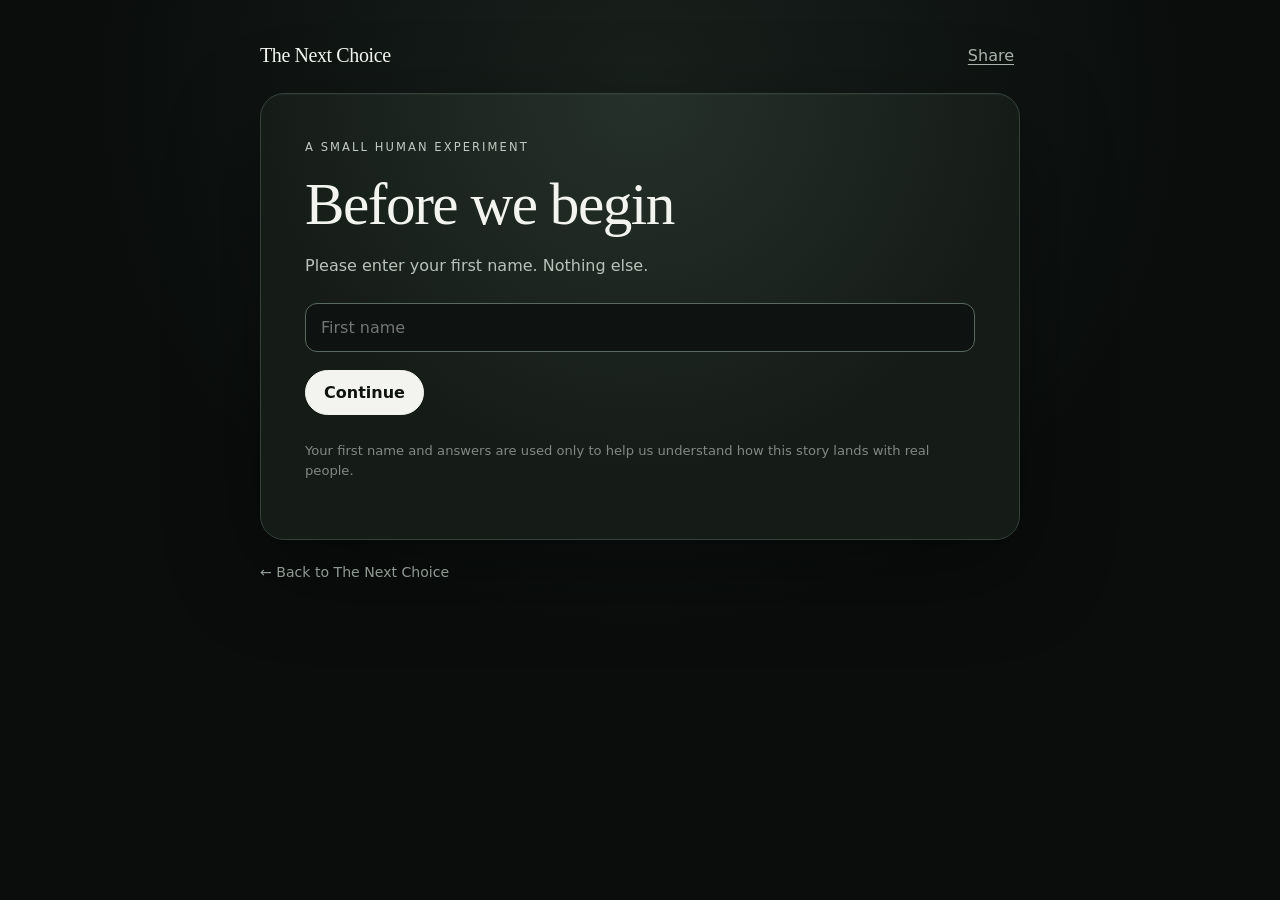
==== human-trial/index.html @ 24f43b56 "Move Human Trial into The Next Choice site" ====
<!doctype html>
<html lang="en">
<head>
  <meta charset="utf-8" />
  <meta name="viewport" content="width=device-width, initial-scale=1" />
  <meta name="robots" content="noindex,nofollow,noarchive,nosnippet" />
  <title>Human Trial — The Next Choice</title>
  <meta name="description" content="Listen to a short story from The Next Choice and tell us what you heard." />
  <style>
    :root{color-scheme:dark;--bg:#0a0d0c;--panel:#151c18;--text:#f3f4ef;--muted:#aab3ac;--line:#344039;--accent:#d9e7d8;--danger:#ffb4ab}
    *{box-sizing:border-box}
    body{margin:0;min-height:100vh;font-family:Inter,ui-sans-serif,system-ui,-apple-system,BlinkMacSystemFont,"Segoe UI",sans-serif;background:radial-gradient(circle at 50% 10%,rgba(111,150,126,.14),transparent 34rem),var(--bg);color:var(--text)}
    main{width:min(760px,calc(100% - 40px));margin:0 auto;padding:44px 0 64px}
    .top{display:flex;align-items:center;gap:14px;margin-bottom:26px}
    .brand{font-family:Georgia,"Times New Roman",serif;font-size:1.25rem;letter-spacing:-.02em}
    .spacer{flex:1}
    .share{appearance:none;border:0;background:none;color:var(--muted);font:inherit;text-decoration:underline;text-underline-offset:3px;cursor:pointer}
    .status{font-size:.8rem;color:var(--muted)}
    .card{padding:clamp(26px,5vw,44px);background:radial-gradient(circle at 50% 0%,rgba(161,196,173,.12),transparent 24rem),var(--panel);border:1px solid var(--line);border-radius:24px;box-shadow:0 28px 90px rgba(0,0,0,.36),inset 0 1px 0 rgba(255,255,255,.035)}
    .eyebrow,.muted{color:#c0cac3}.eyebrow{margin:0 0 16px;font-size:.72rem;letter-spacing:.18em;text-transform:uppercase}
    .step{display:none}.step.active{display:block}
    h1,h2{font-family:Georgia,"Times New Roman",serif;font-weight:400;letter-spacing:-.025em}
    h1{font-size:clamp(2.15rem,7vw,3.7rem);line-height:1.02;margin:0 0 18px}h2{font-size:clamp(1.65rem,5vw,2.35rem);line-height:1.15;margin:0 0 18px}
    p{color:#b8c2bb;line-height:1.7}strong{color:var(--text)}
    .input,.answer{width:100%;margin-top:8px;padding:14px 15px;border:1px solid #5a695f;border-radius:12px;background:#0e1311;color:var(--text);font:inherit;outline:none}.input:focus,.answer:focus{border-color:var(--accent);box-shadow:0 0 0 3px rgba(217,231,216,.09)}.answer{min-height:145px;resize:vertical}
    .btn{display:inline-block;margin-top:18px;appearance:none;border:1px solid #5a695f;border-radius:999px;padding:12px 18px;font:inherit;font-weight:650;cursor:pointer;text-decoration:none;transition:transform .15s ease,background .15s ease}.btn:hover{transform:translateY(-1px)}.primary{background:var(--text);color:#101410;border-color:var(--text)}.secondary{background:rgba(255,255,255,.025);color:var(--text);margin-right:8px}.secondary:hover{background:#1c2520}
    .audio{width:100%;margin:20px 0 8px;accent-color:#d9e7d8}
    .error{display:none;color:var(--danger);margin-top:9px}
    .progress{height:5px;background:#26302b;border-radius:999px;overflow:hidden;margin:4px 0 30px}.progress span{display:block;height:100%;width:20%;background:var(--accent);transition:width .2s ease}
    .fine{margin-top:26px;font-size:.82rem;color:#7f8982;line-height:1.55}
    .back{display:inline-block;margin-top:24px;color:#8f9a93;text-decoration:none;font-size:.88rem}.back:hover{color:var(--text)}
    @media(max-width:520px){main{width:min(100% - 26px,760px);padding-top:30px}.card{border-radius:20px;padding:28px 20px}.top{margin-bottom:18px}}
  </style>
</head>
<body>
<main>
  <div class="top"><div class="brand">The Next Choice</div><div class="spacer"></div><span id="shareStatus" class="status"></span><button class="share" type="button" onclick="shareTrial()">Share</button></div>
  <div class="card">
    <section id="nameStep" class="step active">
      <p class="eyebrow">A small human experiment</p>
      <h1>Before we begin</h1>
      <p>Please enter your first name. Nothing else.</p>
      <input id="firstName" class="input" type="text" autocomplete="given-name" maxlength="40" placeholder="First name" aria-label="First name" />
      <div id="nameError" class="error">Please enter your first name.</div>
      <button class="btn primary" type="button" onclick="startTrial()">Continue</button>
      <p class="fine">Your first name and answers are used only to help us understand how this story lands with real people.</p>
    </section>

    <section id="listenStep" class="step">
      <p class="eyebrow">Listen first</p>
      <h1 id="hello">Thanks.</h1>
      <p>You’re helping us test whether a story communicates clearly.</p>
      <p><strong>Please listen from beginning to end without skipping ahead.</strong> There’s nothing you need to study or remember, and there are no right or wrong reactions.</p>
      <p>When the audio ends, you may replay it <strong>one time</strong> if you’d like. After that, we’ll ask you <strong>five short questions</strong> about what you heard.</p>
      <p><strong>Ready? Press Play.</strong></p>
      <audio id="storyAudio" class="audio" controls preload="metadata"><source src="https://hbexperts.com/next-choice-listen-7f3a/The_Next_Choice_Human_Trials_Prototype_C.mp3" type="audio/mpeg" /></audio>
      <div id="audioError" class="error">The audio could not be loaded. Please refresh and try again.</div>
      <div id="afterListen" style="display:none">
        <h2>Want to hear it once more?</h2>
        <p>You can replay the story one time, or continue to the questions.</p>
        <button id="replayBtn" class="btn secondary" type="button" onclick="replayOnce()">Replay once</button>
        <button class="btn primary" type="button" onclick="beginQuestions()">Continue to the questions</button>
      </div>
    </section>

    <form id="trialForm" class="step" action="https://formsubmit.co/gadjetfreekdriver@gmail.com" method="POST">
      <input type="hidden" name="_subject" value="The Next Choice - Human Trial" />
      <input type="hidden" name="_captcha" value="false" />
      <input type="hidden" name="_template" value="table" />
      <input type="hidden" name="_next" value="https://gadjetfreek.github.io/THENEXTCHOICE-SITE/human-trial/thanks/" />
      <input type="hidden" name="first_name" id="submittedName" />
      <input type="hidden" name="listens" id="listenCount" value="1" />
      <div class="progress" aria-hidden="true"><span id="trialProgress"></span></div>

      <section class="q step active" data-q="1"><p class="muted">Question 1 of 5</p><h2>What happened in the story?</h2><textarea class="answer" name="q1_story" required></textarea><button type="button" class="btn primary" onclick="nextQ(1)">Continue</button></section>
      <section class="q step" data-q="2"><p class="muted">Question 2 of 5</p><h2>How did technology help people?</h2><textarea class="answer" name="q2_technology" required></textarea><button type="button" class="btn primary" onclick="nextQ(2)">Continue</button></section>
      <section class="q step" data-q="3"><p class="muted">Question 3 of 5</p><h2>Why did the older person plant the tree if they might never see it grow big?</h2><textarea class="answer" name="q3_tree" required></textarea><button type="button" class="btn primary" onclick="nextQ(3)">Continue</button></section>
      <section class="q step" data-q="4"><p class="muted">Question 4 of 5</p><h2>What was different about life in the future?</h2><textarea class="answer" name="q4_future" required></textarea><button type="button" class="btn primary" onclick="nextQ(4)">Continue</button></section>
      <section class="q step" data-q="5"><p class="muted">Question 5 of 5</p><h2>What do you think “the next choice” means?</h2><textarea class="answer" name="q5_next_choice" required></textarea><button type="submit" class="btn primary">Submit answers</button></section>
    </form>
  </div>
  <a class="back" href="../">← Back to The Next Choice</a>
</main>
<script>
let listens=0,replayUsed=false;const audio=document.getElementById('storyAudio');
function show(id){document.querySelectorAll('.card>.step').forEach(x=>x.classList.remove('active'));document.getElementById(id).classList.add('active')}
function startTrial(){const n=document.getElementById('firstName').value.trim();if(!n){document.getElementById('nameError').style.display='block';document.getElementById('firstName').focus();return}document.getElementById('nameError').style.display='none';document.getElementById('hello').textContent='Thanks, '+n+'.';document.getElementById('submittedName').value=n;show('listenStep');audio.load()}
audio.addEventListener('error',()=>document.getElementById('audioError').style.display='block');audio.addEventListener('canplay',()=>document.getElementById('audioError').style.display='none');audio.addEventListener('ended',()=>{listens++;document.getElementById('listenCount').value=listens;document.getElementById('afterListen').style.display='block';if(replayUsed)document.getElementById('replayBtn').style.display='none'});
function replayOnce(){if(replayUsed)return;replayUsed=true;document.getElementById('afterListen').style.display='none';audio.currentTime=0;audio.play()}
function beginQuestions(){audio.pause();show('trialForm');setProgress(1)}
function setProgress(q){document.getElementById('trialProgress').style.width=(q/5*100)+'%'}
function nextQ(q){const cur=document.querySelector('.q[data-q="'+q+'"]'),a=cur.querySelector('textarea');if(!a.value.trim()){a.focus();return}cur.classList.remove('active');const next=document.querySelector('.q[data-q="'+(q+1)+'"]');if(next){next.classList.add('active');setProgress(q+1);next.querySelector('textarea').focus()}}
async function shareTrial(){const data={title:'The Next Choice',text:'Would you listen to this story and answer five short questions?',url:location.href};try{if(navigator.share){await navigator.share(data)}else{await navigator.clipboard.writeText(location.href);const s=document.getElementById('shareStatus');s.textContent='Link copied';setTimeout(()=>s.textContent='',1600)}}catch(e){}}
</script>
</body>
</html>
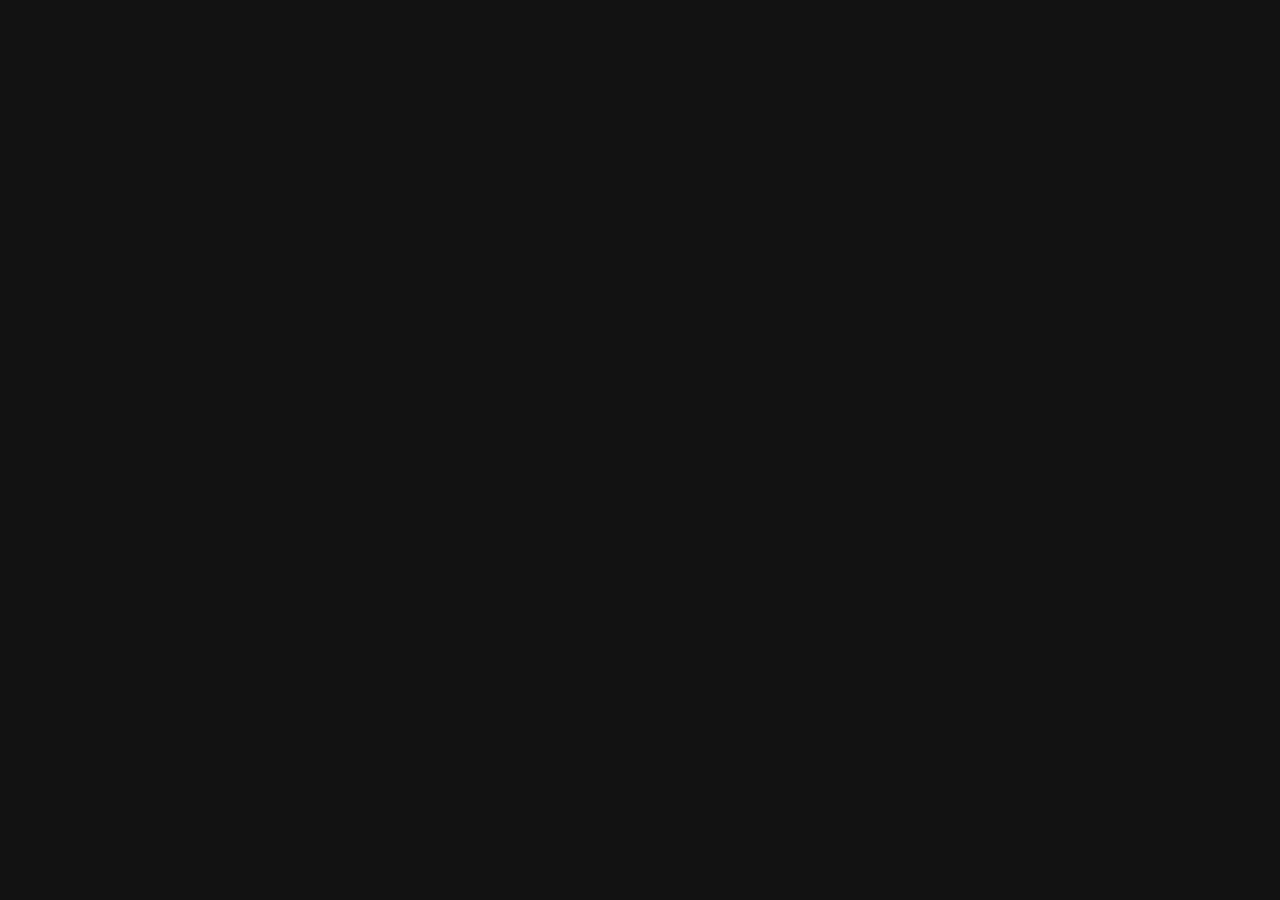
==== commit f9c1374d: "Update Human Trial for choice-centered narration" ====
--- a/human-trial/index.html
+++ b/human-trial/index.html
@@ -7,90 +7,4 @@
   <title>Human Trial — The Next Choice</title>
   <meta name="description" content="Listen to a short story from The Next Choice and tell us what you heard." />
   <style>
-    :root{color-scheme:dark;--bg:#0a0d0c;--panel:#151c18;--text:#f3f4ef;--muted:#aab3ac;--line:#344039;--accent:#d9e7d8;--danger:#ffb4ab}
-    *{box-sizing:border-box}
-    body{margin:0;min-height:100vh;font-family:Inter,ui-sans-serif,system-ui,-apple-system,BlinkMacSystemFont,"Segoe UI",sans-serif;background:radial-gradient(circle at 50% 10%,rgba(111,150,126,.14),transparent 34rem),var(--bg);color:var(--text)}
-    main{width:min(760px,calc(100% - 40px));margin:0 auto;padding:44px 0 64px}
-    .top{display:flex;align-items:center;gap:14px;margin-bottom:26px}
-    .brand{font-family:Georgia,"Times New Roman",serif;font-size:1.25rem;letter-spacing:-.02em}
-    .spacer{flex:1}
-    .share{appearance:none;border:0;background:none;color:var(--muted);font:inherit;text-decoration:underline;text-underline-offset:3px;cursor:pointer}
-    .status{font-size:.8rem;color:var(--muted)}
-    .card{padding:clamp(26px,5vw,44px);background:radial-gradient(circle at 50% 0%,rgba(161,196,173,.12),transparent 24rem),var(--panel);border:1px solid var(--line);border-radius:24px;box-shadow:0 28px 90px rgba(0,0,0,.36),inset 0 1px 0 rgba(255,255,255,.035)}
-    .eyebrow,.muted{color:#c0cac3}.eyebrow{margin:0 0 16px;font-size:.72rem;letter-spacing:.18em;text-transform:uppercase}
-    .step{display:none}.step.active{display:block}
-    h1,h2{font-family:Georgia,"Times New Roman",serif;font-weight:400;letter-spacing:-.025em}
-    h1{font-size:clamp(2.15rem,7vw,3.7rem);line-height:1.02;margin:0 0 18px}h2{font-size:clamp(1.65rem,5vw,2.35rem);line-height:1.15;margin:0 0 18px}
-    p{color:#b8c2bb;line-height:1.7}strong{color:var(--text)}
-    .input,.answer{width:100%;margin-top:8px;padding:14px 15px;border:1px solid #5a695f;border-radius:12px;background:#0e1311;color:var(--text);font:inherit;outline:none}.input:focus,.answer:focus{border-color:var(--accent);box-shadow:0 0 0 3px rgba(217,231,216,.09)}.answer{min-height:145px;resize:vertical}
-    .btn{display:inline-block;margin-top:18px;appearance:none;border:1px solid #5a695f;border-radius:999px;padding:12px 18px;font:inherit;font-weight:650;cursor:pointer;text-decoration:none;transition:transform .15s ease,background .15s ease}.btn:hover{transform:translateY(-1px)}.primary{background:var(--text);color:#101410;border-color:var(--text)}.secondary{background:rgba(255,255,255,.025);color:var(--text);margin-right:8px}.secondary:hover{background:#1c2520}
-    .audio{width:100%;margin:20px 0 8px;accent-color:#d9e7d8}
-    .error{display:none;color:var(--danger);margin-top:9px}
-    .progress{height:5px;background:#26302b;border-radius:999px;overflow:hidden;margin:4px 0 30px}.progress span{display:block;height:100%;width:20%;background:var(--accent);transition:width .2s ease}
-    .fine{margin-top:26px;font-size:.82rem;color:#7f8982;line-height:1.55}
-    .back{display:inline-block;margin-top:24px;color:#8f9a93;text-decoration:none;font-size:.88rem}.back:hover{color:var(--text)}
-    @media(max-width:520px){main{width:min(100% - 26px,760px);padding-top:30px}.card{border-radius:20px;padding:28px 20px}.top{margin-bottom:18px}}
-  </style>
-</head>
-<body>
-<main>
-  <div class="top"><div class="brand">The Next Choice</div><div class="spacer"></div><span id="shareStatus" class="status"></span><button class="share" type="button" onclick="shareTrial()">Share</button></div>
-  <div class="card">
-    <section id="nameStep" class="step active">
-      <p class="eyebrow">A small human experiment</p>
-      <h1>Before we begin</h1>
-      <p>Please enter your first name. Nothing else.</p>
-      <input id="firstName" class="input" type="text" autocomplete="given-name" maxlength="40" placeholder="First name" aria-label="First name" />
-      <div id="nameError" class="error">Please enter your first name.</div>
-      <button class="btn primary" type="button" onclick="startTrial()">Continue</button>
-      <p class="fine">Your first name and answers are used only to help us understand how this story lands with real people.</p>
-    </section>
-
-    <section id="listenStep" class="step">
-      <p class="eyebrow">Listen first</p>
-      <h1 id="hello">Thanks.</h1>
-      <p>You’re helping us test whether a story communicates clearly.</p>
-      <p><strong>Please listen from beginning to end without skipping ahead.</strong> There’s nothing you need to study or remember, and there are no right or wrong reactions.</p>
-      <p>When the audio ends, you may replay it <strong>one time</strong> if you’d like. After that, we’ll ask you <strong>five short questions</strong> about what you heard.</p>
-      <p><strong>Ready? Press Play.</strong></p>
-      <audio id="storyAudio" class="audio" controls preload="metadata"><source src="https://hbexperts.com/next-choice-listen-7f3a/The_Next_Choice_Human_Trials_Prototype_C.mp3" type="audio/mpeg" /></audio>
-      <div id="audioError" class="error">The audio could not be loaded. Please refresh and try again.</div>
-      <div id="afterListen" style="display:none">
-        <h2>Want to hear it once more?</h2>
-        <p>You can replay the story one time, or continue to the questions.</p>
-        <button id="replayBtn" class="btn secondary" type="button" onclick="replayOnce()">Replay once</button>
-        <button class="btn primary" type="button" onclick="beginQuestions()">Continue to the questions</button>
-      </div>
-    </section>
-
-    <form id="trialForm" class="step" action="https://formsubmit.co/gadjetfreekdriver@gmail.com" method="POST">
-      <input type="hidden" name="_subject" value="The Next Choice - Human Trial" />
-      <input type="hidden" name="_captcha" value="false" />
-      <input type="hidden" name="_template" value="table" />
-      <input type="hidden" name="_next" value="https://gadjetfreek.github.io/THENEXTCHOICE-SITE/human-trial/thanks/" />
-      <input type="hidden" name="first_name" id="submittedName" />
-      <input type="hidden" name="listens" id="listenCount" value="1" />
-      <div class="progress" aria-hidden="true"><span id="trialProgress"></span></div>
-
-      <section class="q step active" data-q="1"><p class="muted">Question 1 of 5</p><h2>What happened in the story?</h2><textarea class="answer" name="q1_story" required></textarea><button type="button" class="btn primary" onclick="nextQ(1)">Continue</button></section>
-      <section class="q step" data-q="2"><p class="muted">Question 2 of 5</p><h2>How did technology help people?</h2><textarea class="answer" name="q2_technology" required></textarea><button type="button" class="btn primary" onclick="nextQ(2)">Continue</button></section>
-      <section class="q step" data-q="3"><p class="muted">Question 3 of 5</p><h2>Why did the older person plant the tree if they might never see it grow big?</h2><textarea class="answer" name="q3_tree" required></textarea><button type="button" class="btn primary" onclick="nextQ(3)">Continue</button></section>
-      <section class="q step" data-q="4"><p class="muted">Question 4 of 5</p><h2>What was different about life in the future?</h2><textarea class="answer" name="q4_future" required></textarea><button type="button" class="btn primary" onclick="nextQ(4)">Continue</button></section>
-      <section class="q step" data-q="5"><p class="muted">Question 5 of 5</p><h2>What do you think “the next choice” means?</h2><textarea class="answer" name="q5_next_choice" required></textarea><button type="submit" class="btn primary">Submit answers</button></section>
-    </form>
-  </div>
-  <a class="back" href="../">← Back to The Next Choice</a>
-</main>
-<script>
-let listens=0,replayUsed=false;const audio=document.getElementById('storyAudio');
-function show(id){document.querySelectorAll('.card>.step').forEach(x=>x.classList.remove('active'));document.getElementById(id).classList.add('active')}
-function startTrial(){const n=document.getElementById('firstName').value.trim();if(!n){document.getElementById('nameError').style.display='block';document.getElementById('firstName').focus();return}document.getElementById('nameError').style.display='none';document.getElementById('hello').textContent='Thanks, '+n+'.';document.getElementById('submittedName').value=n;show('listenStep');audio.load()}
-audio.addEventListener('error',()=>document.getElementById('audioError').style.display='block');audio.addEventListener('canplay',()=>document.getElementById('audioError').style.display='none');audio.addEventListener('ended',()=>{listens++;document.getElementById('listenCount').value=listens;document.getElementById('afterListen').style.display='block';if(replayUsed)document.getElementById('replayBtn').style.display='none'});
-function replayOnce(){if(replayUsed)return;replayUsed=true;document.getElementById('afterListen').style.display='none';audio.currentTime=0;audio.play()}
-function beginQuestions(){audio.pause();show('trialForm');setProgress(1)}
-function setProgress(q){document.getElementById('trialProgress').style.width=(q/5*100)+'%'}
-function nextQ(q){const cur=document.querySelector('.q[data-q="'+q+'"]'),a=cur.querySelector('textarea');if(!a.value.trim()){a.focus();return}cur.classList.remove('active');const next=document.querySelector('.q[data-q="'+(q+1)+'"]');if(next){next.classList.add('active');setProgress(q+1);next.querySelector('textarea').focus()}}
-async function shareTrial(){const data={title:'The Next Choice',text:'Would you listen to this story and answer five short questions?',url:location.href};try{if(navigator.share){await navigator.share(data)}else{await navigator.clipboard.writeText(location.href);const s=document.getElementById('shareStatus');s.textContent='Link copied';setTimeout(()=>s.textContent='',1600)}}catch(e){}}
-</script>
-</body>
-</html>
+    :root{color-scheme:dark;--bg:#0a0d0c;--
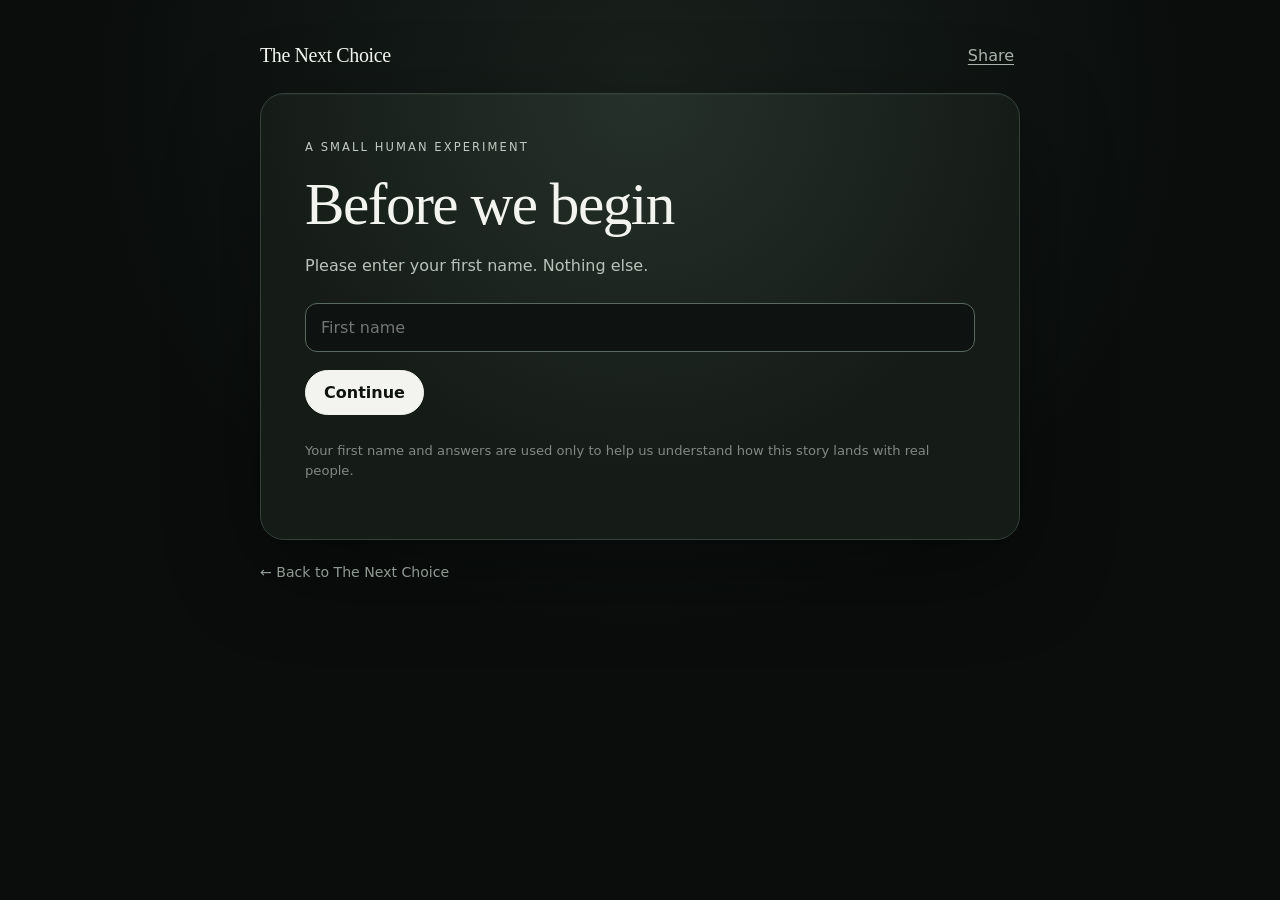
==== commit bfe8abe0: "Restore and update Human Trial page" ====
--- a/human-trial/index.html
+++ b/human-trial/index.html
@@ -7,4 +7,90 @@
   <title>Human Trial — The Next Choice</title>
   <meta name="description" content="Listen to a short story from The Next Choice and tell us what you heard." />
   <style>
-    :root{color-scheme:dark;--bg:#0a0d0c;--+    :root{color-scheme:dark;--bg:#0a0d0c;--panel:#151c18;--text:#f3f4ef;--muted:#aab3ac;--line:#344039;--accent:#d9e7d8;--danger:#ffb4ab}
+    *{box-sizing:border-box}
+    body{margin:0;min-height:100vh;font-family:Inter,ui-sans-serif,system-ui,-apple-system,BlinkMacSystemFont,"Segoe UI",sans-serif;background:radial-gradient(circle at 50% 10%,rgba(111,150,126,.14),transparent 34rem),var(--bg);color:var(--text)}
+    main{width:min(760px,calc(100% - 40px));margin:0 auto;padding:44px 0 64px}
+    .top{display:flex;align-items:center;gap:14px;margin-bottom:26px}
+    .brand{font-family:Georgia,"Times New Roman",serif;font-size:1.25rem;letter-spacing:-.02em}
+    .spacer{flex:1}
+    .share{appearance:none;border:0;background:none;color:var(--muted);font:inherit;text-decoration:underline;text-underline-offset:3px;cursor:pointer}
+    .status{font-size:.8rem;color:var(--muted)}
+    .card{padding:clamp(26px,5vw,44px);background:radial-gradient(circle at 50% 0%,rgba(161,196,173,.12),transparent 24rem),var(--panel);border:1px solid var(--line);border-radius:24px;box-shadow:0 28px 90px rgba(0,0,0,.36),inset 0 1px 0 rgba(255,255,255,.035)}
+    .eyebrow,.muted{color:#c0cac3}.eyebrow{margin:0 0 16px;font-size:.72rem;letter-spacing:.18em;text-transform:uppercase}
+    .step{display:none}.step.active{display:block}
+    h1,h2{font-family:Georgia,"Times New Roman",serif;font-weight:400;letter-spacing:-.025em}
+    h1{font-size:clamp(2.15rem,7vw,3.7rem);line-height:1.02;margin:0 0 18px}h2{font-size:clamp(1.65rem,5vw,2.35rem);line-height:1.15;margin:0 0 18px}
+    p{color:#b8c2bb;line-height:1.7}strong{color:var(--text)}
+    .input,.answer{width:100%;margin-top:8px;padding:14px 15px;border:1px solid #5a695f;border-radius:12px;background:#0e1311;color:var(--text);font:inherit;outline:none}.input:focus,.answer:focus{border-color:var(--accent);box-shadow:0 0 0 3px rgba(217,231,216,.09)}.answer{min-height:145px;resize:vertical}
+    .btn{display:inline-block;margin-top:18px;appearance:none;border:1px solid #5a695f;border-radius:999px;padding:12px 18px;font:inherit;font-weight:650;cursor:pointer;text-decoration:none;transition:transform .15s ease,background .15s ease}.btn:hover{transform:translateY(-1px)}.primary{background:var(--text);color:#101410;border-color:var(--text)}.secondary{background:rgba(255,255,255,.025);color:var(--text);margin-right:8px}.secondary:hover{background:#1c2520}
+    .audio{width:100%;margin:20px 0 8px;accent-color:#d9e7d8}
+    .error{display:none;color:var(--danger);margin-top:9px}
+    .progress{height:5px;background:#26302b;border-radius:999px;overflow:hidden;margin:4px 0 30px}.progress span{display:block;height:100%;width:20%;background:var(--accent);transition:width .2s ease}
+    .fine{margin-top:26px;font-size:.82rem;color:#7f8982;line-height:1.55}
+    .back{display:inline-block;margin-top:24px;color:#8f9a93;text-decoration:none;font-size:.88rem}.back:hover{color:var(--text)}
+    @media(max-width:520px){main{width:min(100% - 26px,760px);padding-top:30px}.card{border-radius:20px;padding:28px 20px}.top{margin-bottom:18px}}
+  </style>
+</head>
+<body>
+<main>
+  <div class="top"><div class="brand">The Next Choice</div><div class="spacer"></div><span id="shareStatus" class="status"></span><button class="share" type="button" onclick="shareTrial()">Share</button></div>
+  <div class="card">
+    <section id="nameStep" class="step active">
+      <p class="eyebrow">A small human experiment</p>
+      <h1>Before we begin</h1>
+      <p>Please enter your first name. Nothing else.</p>
+      <input id="firstName" class="input" type="text" autocomplete="given-name" maxlength="40" placeholder="First name" aria-label="First name" />
+      <div id="nameError" class="error">Please enter your first name.</div>
+      <button class="btn primary" type="button" onclick="startTrial()">Continue</button>
+      <p class="fine">Your first name and answers are used only to help us understand how this story lands with real people.</p>
+    </section>
+
+    <section id="listenStep" class="step">
+      <p class="eyebrow">Listen first</p>
+      <h1 id="hello">Thanks.</h1>
+      <p>You’re helping us test whether a story communicates clearly.</p>
+      <p><strong>Please listen from beginning to end without skipping ahead.</strong> There’s nothing you need to study or remember, and there are no right or wrong reactions.</p>
+      <p>When the audio ends, you may replay it <strong>one time</strong> if you’d like. After that, we’ll ask you <strong>five short questions</strong> about what you heard.</p>
+      <p><strong>Ready? Press Play.</strong></p>
+      <audio id="storyAudio" class="audio" controls preload="metadata"><source src="audio/the-next-choice-future-vision-v2-master.mp3" type="audio/mpeg" /></audio>
+      <div id="audioError" class="error">The audio could not be loaded. Please refresh and try again.</div>
+      <div id="afterListen" style="display:none">
+        <h2>Want to hear it once more?</h2>
+        <p>You can replay the story one time, or continue to the questions.</p>
+        <button id="replayBtn" class="btn secondary" type="button" onclick="replayOnce()">Replay once</button>
+        <button class="btn primary" type="button" onclick="beginQuestions()">Continue to the questions</button>
+      </div>
+    </section>
+
+    <form id="trialForm" class="step" action="https://formsubmit.co/gadjetfreekdriver@gmail.com" method="POST">
+      <input type="hidden" name="_subject" value="The Next Choice - Human Trial" />
+      <input type="hidden" name="_captcha" value="false" />
+      <input type="hidden" name="_template" value="table" />
+      <input type="hidden" name="_next" value="https://gadjetfreek.github.io/THENEXTCHOICE-SITE/human-trial/thanks/" />
+      <input type="hidden" name="first_name" id="submittedName" />
+      <input type="hidden" name="listens" id="listenCount" value="1" />
+      <div class="progress" aria-hidden="true"><span id="trialProgress"></span></div>
+
+      <section class="q step active" data-q="1"><p class="muted">Question 1 of 5</p><h2>What happened in the story?</h2><textarea class="answer" name="q1_story" required></textarea><button type="button" class="btn primary" onclick="nextQ(1)">Continue</button></section>
+      <section class="q step" data-q="2"><p class="muted">Question 2 of 5</p><h2>How did technology help people?</h2><textarea class="answer" name="q2_technology" required></textarea><button type="button" class="btn primary" onclick="nextQ(2)">Continue</button></section>
+      <section class="q step" data-q="3"><p class="muted">Question 3 of 5</p><h2>What do you think changed when technology began giving people more time, attention, and perspective?</h2><textarea class="answer" name="q3_change" required></textarea><button type="button" class="btn primary" onclick="nextQ(3)">Continue</button></section>
+      <section class="q step" data-q="4"><p class="muted">Question 4 of 5</p><h2>What was different about the future described in the story?</h2><textarea class="answer" name="q4_future" required></textarea><button type="button" class="btn primary" onclick="nextQ(4)">Continue</button></section>
+      <section class="q step" data-q="5"><p class="muted">Question 5 of 5</p><h2>What do you think “the next choice” means?</h2><textarea class="answer" name="q5_next_choice" required></textarea><button type="submit" class="btn primary">Submit answers</button></section>
+    </form>
+  </div>
+  <a class="back" href="../">← Back to The Next Choice</a>
+</main>
+<script>
+let listens=0,replayUsed=false;const audio=document.getElementById('storyAudio');
+function show(id){document.querySelectorAll('.card>.step').forEach(x=>x.classList.remove('active'));document.getElementById(id).classList.add('active')}
+function startTrial(){const n=document.getElementById('firstName').value.trim();if(!n){document.getElementById('nameError').style.display='block';document.getElementById('firstName').focus();return}document.getElementById('nameError').style.display='none';document.getElementById('hello').textContent='Thanks, '+n+'.';document.getElementById('submittedName').value=n;show('listenStep');audio.load()}
+audio.addEventListener('error',()=>document.getElementById('audioError').style.display='block');audio.addEventListener('canplay',()=>document.getElementById('audioError').style.display='none');audio.addEventListener('ended',()=>{listens++;document.getElementById('listenCount').value=listens;document.getElementById('afterListen').style.display='block';if(replayUsed)document.getElementById('replayBtn').style.display='none'});
+function replayOnce(){if(replayUsed)return;replayUsed=true;document.getElementById('afterListen').style.display='none';audio.currentTime=0;audio.play()}
+function beginQuestions(){audio.pause();show('trialForm');setProgress(1)}
+function setProgress(q){document.getElementById('trialProgress').style.width=(q/5*100)+'%'}
+function nextQ(q){const cur=document.querySelector('.q[data-q="'+q+'"]'),a=cur.querySelector('textarea');if(!a.value.trim()){a.focus();return}cur.classList.remove('active');const next=document.querySelector('.q[data-q="'+(q+1)+'"]');if(next){next.classList.add('active');setProgress(q+1);next.querySelector('textarea').focus()}}
+async function shareTrial(){const data={title:'The Next Choice',text:'Would you listen to this story and answer five short questions?',url:location.href};try{if(navigator.share){await navigator.share(data)}else{await navigator.clipboard.writeText(location.href);const s=document.getElementById('shareStatus');s.textContent='Link copied';setTimeout(()=>s.textContent='',1600)}}catch(e){}}
+</script>
+</body>
+</html>
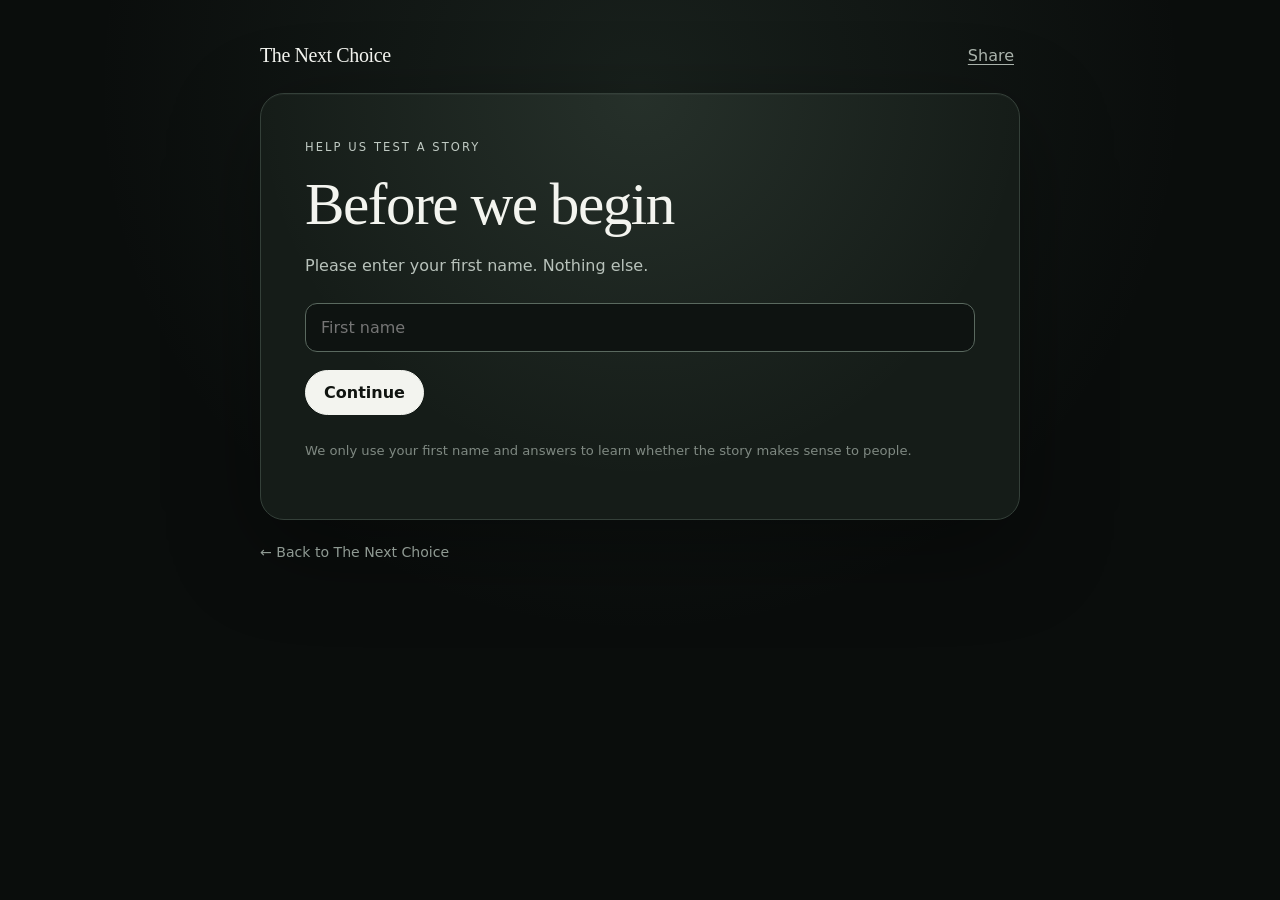
==== commit 95f6a1f2: "Simplify Human Trial language" ====
--- a/human-trial/index.html
+++ b/human-trial/index.html
@@ -13,22 +13,14 @@
     main{width:min(760px,calc(100% - 40px));margin:0 auto;padding:44px 0 64px}
     .top{display:flex;align-items:center;gap:14px;margin-bottom:26px}
     .brand{font-family:Georgia,"Times New Roman",serif;font-size:1.25rem;letter-spacing:-.02em}
-    .spacer{flex:1}
-    .share{appearance:none;border:0;background:none;color:var(--muted);font:inherit;text-decoration:underline;text-underline-offset:3px;cursor:pointer}
-    .status{font-size:.8rem;color:var(--muted)}
+    .spacer{flex:1}.share{appearance:none;border:0;background:none;color:var(--muted);font:inherit;text-decoration:underline;text-underline-offset:3px;cursor:pointer}.status{font-size:.8rem;color:var(--muted)}
     .card{padding:clamp(26px,5vw,44px);background:radial-gradient(circle at 50% 0%,rgba(161,196,173,.12),transparent 24rem),var(--panel);border:1px solid var(--line);border-radius:24px;box-shadow:0 28px 90px rgba(0,0,0,.36),inset 0 1px 0 rgba(255,255,255,.035)}
-    .eyebrow,.muted{color:#c0cac3}.eyebrow{margin:0 0 16px;font-size:.72rem;letter-spacing:.18em;text-transform:uppercase}
-    .step{display:none}.step.active{display:block}
-    h1,h2{font-family:Georgia,"Times New Roman",serif;font-weight:400;letter-spacing:-.025em}
-    h1{font-size:clamp(2.15rem,7vw,3.7rem);line-height:1.02;margin:0 0 18px}h2{font-size:clamp(1.65rem,5vw,2.35rem);line-height:1.15;margin:0 0 18px}
+    .eyebrow,.muted{color:#c0cac3}.eyebrow{margin:0 0 16px;font-size:.72rem;letter-spacing:.18em;text-transform:uppercase}.step{display:none}.step.active{display:block}
+    h1,h2{font-family:Georgia,"Times New Roman",serif;font-weight:400;letter-spacing:-.025em}h1{font-size:clamp(2.15rem,7vw,3.7rem);line-height:1.02;margin:0 0 18px}h2{font-size:clamp(1.65rem,5vw,2.35rem);line-height:1.15;margin:0 0 18px}
     p{color:#b8c2bb;line-height:1.7}strong{color:var(--text)}
     .input,.answer{width:100%;margin-top:8px;padding:14px 15px;border:1px solid #5a695f;border-radius:12px;background:#0e1311;color:var(--text);font:inherit;outline:none}.input:focus,.answer:focus{border-color:var(--accent);box-shadow:0 0 0 3px rgba(217,231,216,.09)}.answer{min-height:145px;resize:vertical}
-    .btn{display:inline-block;margin-top:18px;appearance:none;border:1px solid #5a695f;border-radius:999px;padding:12px 18px;font:inherit;font-weight:650;cursor:pointer;text-decoration:none;transition:transform .15s ease,background .15s ease}.btn:hover{transform:translateY(-1px)}.primary{background:var(--text);color:#101410;border-color:var(--text)}.secondary{background:rgba(255,255,255,.025);color:var(--text);margin-right:8px}.secondary:hover{background:#1c2520}
-    .audio{width:100%;margin:20px 0 8px;accent-color:#d9e7d8}
-    .error{display:none;color:var(--danger);margin-top:9px}
-    .progress{height:5px;background:#26302b;border-radius:999px;overflow:hidden;margin:4px 0 30px}.progress span{display:block;height:100%;width:20%;background:var(--accent);transition:width .2s ease}
-    .fine{margin-top:26px;font-size:.82rem;color:#7f8982;line-height:1.55}
-    .back{display:inline-block;margin-top:24px;color:#8f9a93;text-decoration:none;font-size:.88rem}.back:hover{color:var(--text)}
+    .btn{display:inline-block;margin-top:18px;appearance:none;border:1px solid #5a695f;border-radius:999px;padding:12px 18px;font:inherit;font-weight:650;cursor:pointer;text-decoration:none;transition:transform .15s ease,background .15s ease}.btn:hover{transform:translateY(-1px)}.btn:focus-visible,.share:focus-visible{outline:2px solid var(--accent);outline-offset:4px}.primary{background:var(--text);color:#101410;border-color:var(--text)}.secondary{background:rgba(255,255,255,.025);color:var(--text);margin-right:8px}.secondary:hover{background:#1c2520}
+    .audio{width:100%;margin:20px 0 8px;accent-color:#d9e7d8}.error{display:none;color:var(--danger);margin-top:9px}.progress{height:5px;background:#26302b;border-radius:999px;overflow:hidden;margin:4px 0 30px}.progress span{display:block;height:100%;width:20%;background:var(--accent);transition:width .2s ease}.fine{margin-top:26px;font-size:.82rem;color:#7f8982;line-height:1.55}.back{display:inline-block;margin-top:24px;color:#8f9a93;text-decoration:none;font-size:.88rem}.back:hover{color:var(--text)}
     @media(max-width:520px){main{width:min(100% - 26px,760px);padding-top:30px}.card{border-radius:20px;padding:28px 20px}.top{margin-bottom:18px}}
   </style>
 </head>
@@ -37,21 +29,21 @@
   <div class="top"><div class="brand">The Next Choice</div><div class="spacer"></div><span id="shareStatus" class="status"></span><button class="share" type="button" onclick="shareTrial()">Share</button></div>
   <div class="card">
     <section id="nameStep" class="step active">
-      <p class="eyebrow">A small human experiment</p>
+      <p class="eyebrow">Help us test a story</p>
       <h1>Before we begin</h1>
       <p>Please enter your first name. Nothing else.</p>
       <input id="firstName" class="input" type="text" autocomplete="given-name" maxlength="40" placeholder="First name" aria-label="First name" />
       <div id="nameError" class="error">Please enter your first name.</div>
       <button class="btn primary" type="button" onclick="startTrial()">Continue</button>
-      <p class="fine">Your first name and answers are used only to help us understand how this story lands with real people.</p>
+      <p class="fine">We only use your first name and answers to learn whether the story makes sense to people.</p>
     </section>
 
     <section id="listenStep" class="step">
       <p class="eyebrow">Listen first</p>
       <h1 id="hello">Thanks.</h1>
-      <p>You’re helping us test whether a story communicates clearly.</p>
-      <p><strong>Please listen from beginning to end without skipping ahead.</strong> There’s nothing you need to study or remember, and there are no right or wrong reactions.</p>
-      <p>When the audio ends, you may replay it <strong>one time</strong> if you’d like. After that, we’ll ask you <strong>five short questions</strong> about what you heard.</p>
+      <p>You’re helping us find out whether this story makes sense without anyone explaining it first.</p>
+      <p><strong>Listen all the way through without skipping ahead.</strong> You do not need to remember everything, and there are no right or wrong answers.</p>
+      <p>When it ends, you can listen <strong>one more time</strong> if you want. Then we’ll ask you <strong>five short questions</strong>.</p>
       <p><strong>Ready? Press Play.</strong></p>
       <audio id="storyAudio" class="audio" controls preload="metadata"><source src="audio/the-next-choice-future-vision-v2-master.mp3" type="audio/mpeg" /></audio>
       <div id="audioError" class="error">The audio could not be loaded. Please refresh and try again.</div>
@@ -72,11 +64,11 @@
       <input type="hidden" name="listens" id="listenCount" value="1" />
       <div class="progress" aria-hidden="true"><span id="trialProgress"></span></div>
 
-      <section class="q step active" data-q="1"><p class="muted">Question 1 of 5</p><h2>What happened in the story?</h2><textarea class="answer" name="q1_story" required></textarea><button type="button" class="btn primary" onclick="nextQ(1)">Continue</button></section>
-      <section class="q step" data-q="2"><p class="muted">Question 2 of 5</p><h2>How did technology help people?</h2><textarea class="answer" name="q2_technology" required></textarea><button type="button" class="btn primary" onclick="nextQ(2)">Continue</button></section>
-      <section class="q step" data-q="3"><p class="muted">Question 3 of 5</p><h2>What do you think changed when technology began giving people more time, attention, and perspective?</h2><textarea class="answer" name="q3_change" required></textarea><button type="button" class="btn primary" onclick="nextQ(3)">Continue</button></section>
-      <section class="q step" data-q="4"><p class="muted">Question 4 of 5</p><h2>What was different about the future described in the story?</h2><textarea class="answer" name="q4_future" required></textarea><button type="button" class="btn primary" onclick="nextQ(4)">Continue</button></section>
-      <section class="q step" data-q="5"><p class="muted">Question 5 of 5</p><h2>What do you think “the next choice” means?</h2><textarea class="answer" name="q5_next_choice" required></textarea><button type="submit" class="btn primary">Submit answers</button></section>
+      <section class="q step active" data-q="1"><p class="muted">Question 1 of 5</p><h2 id="q1label">What happened in the story?</h2><textarea class="answer" name="q1_story" aria-labelledby="q1label" required></textarea><button type="button" class="btn primary" onclick="nextQ(1)">Continue</button></section>
+      <section class="q step" data-q="2"><p class="muted">Question 2 of 5</p><h2 id="q2label">How did technology help people?</h2><textarea class="answer" name="q2_technology" aria-labelledby="q2label" required></textarea><button type="button" class="btn primary" onclick="nextQ(2)">Continue</button></section>
+      <section class="q step" data-q="3"><p class="muted">Question 3 of 5</p><h2 id="q3label">What changed when technology started giving people some of their time back?</h2><textarea class="answer" name="q3_change" aria-labelledby="q3label" required></textarea><button type="button" class="btn primary" onclick="nextQ(3)">Continue</button></section>
+      <section class="q step" data-q="4"><p class="muted">Question 4 of 5</p><h2 id="q4label">What was different about the future in the story?</h2><textarea class="answer" name="q4_future" aria-labelledby="q4label" required></textarea><button type="button" class="btn primary" onclick="nextQ(4)">Continue</button></section>
+      <section class="q step" data-q="5"><p class="muted">Question 5 of 5</p><h2 id="q5label">What do you think “The Next Choice” means?</h2><textarea class="answer" name="q5_next_choice" aria-labelledby="q5label" required></textarea><button type="submit" class="btn primary">Submit answers</button></section>
     </form>
   </div>
   <a class="back" href="../">← Back to The Next Choice</a>
